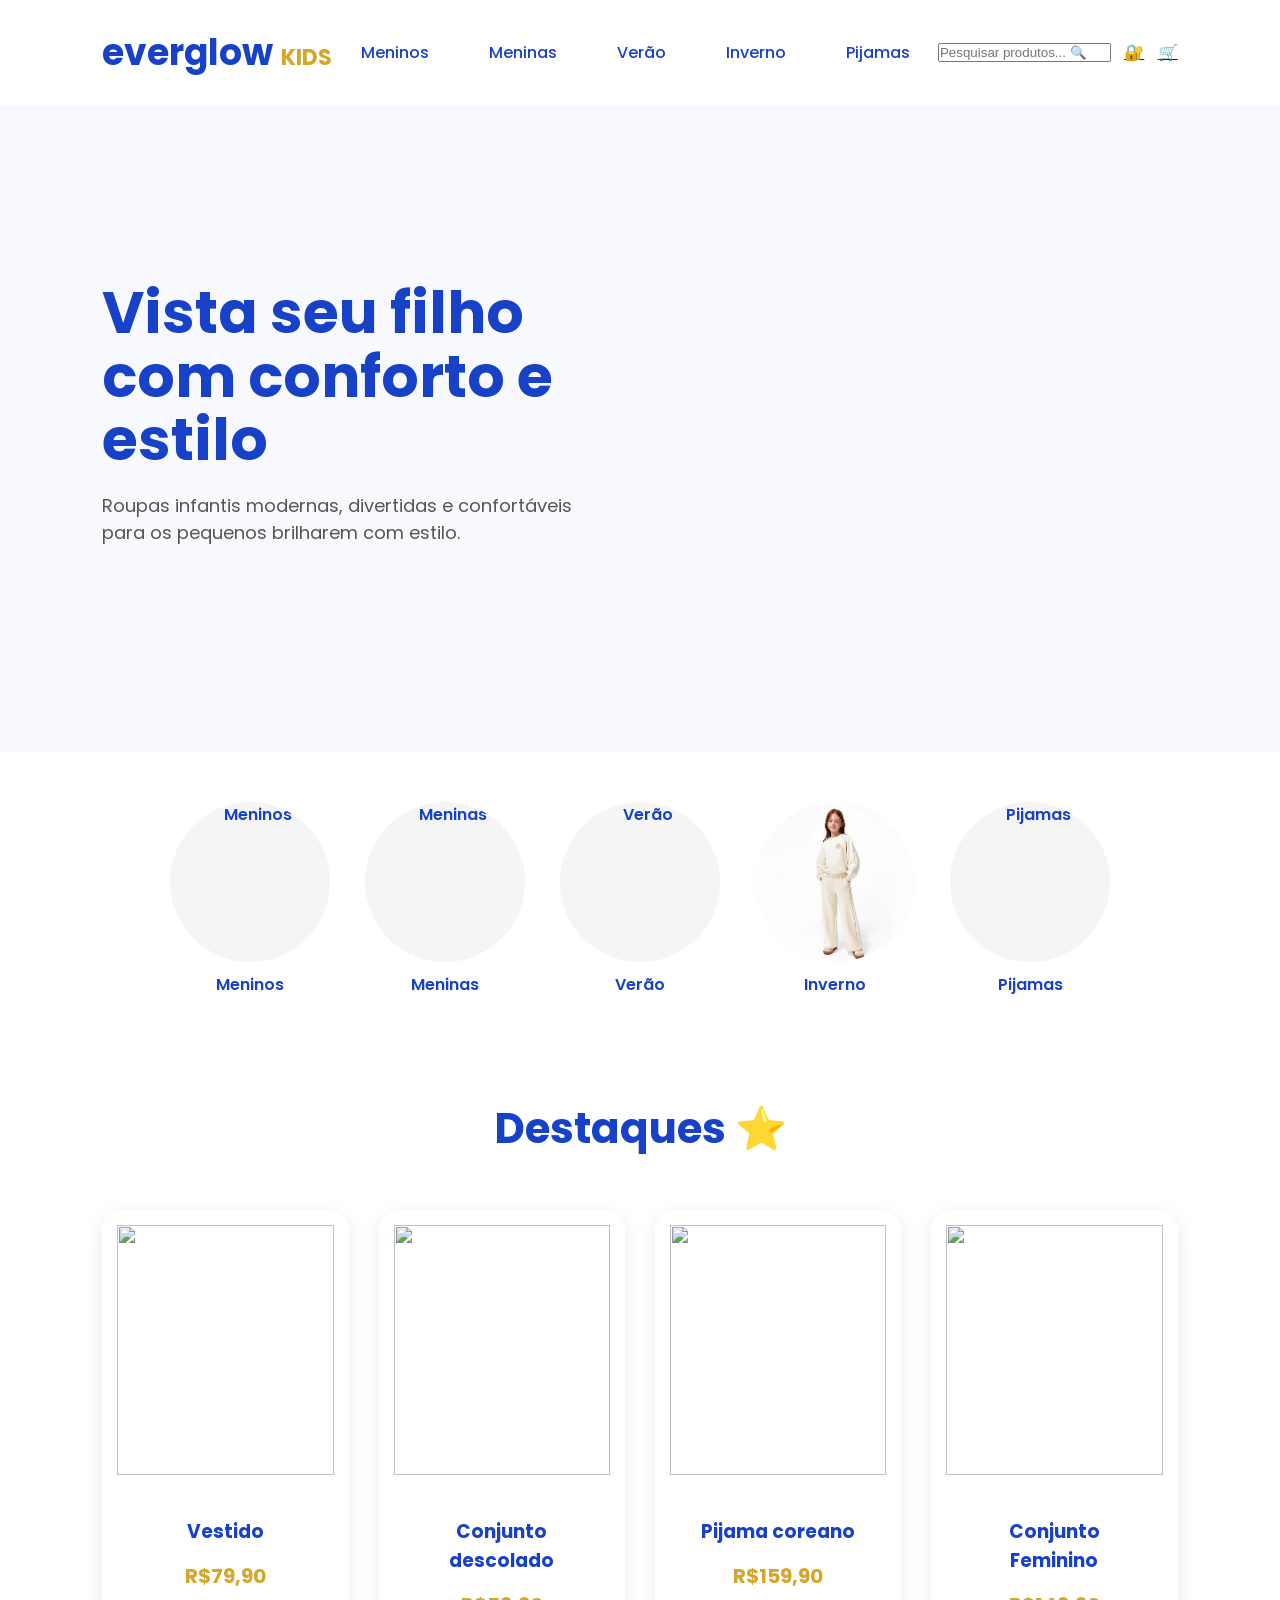
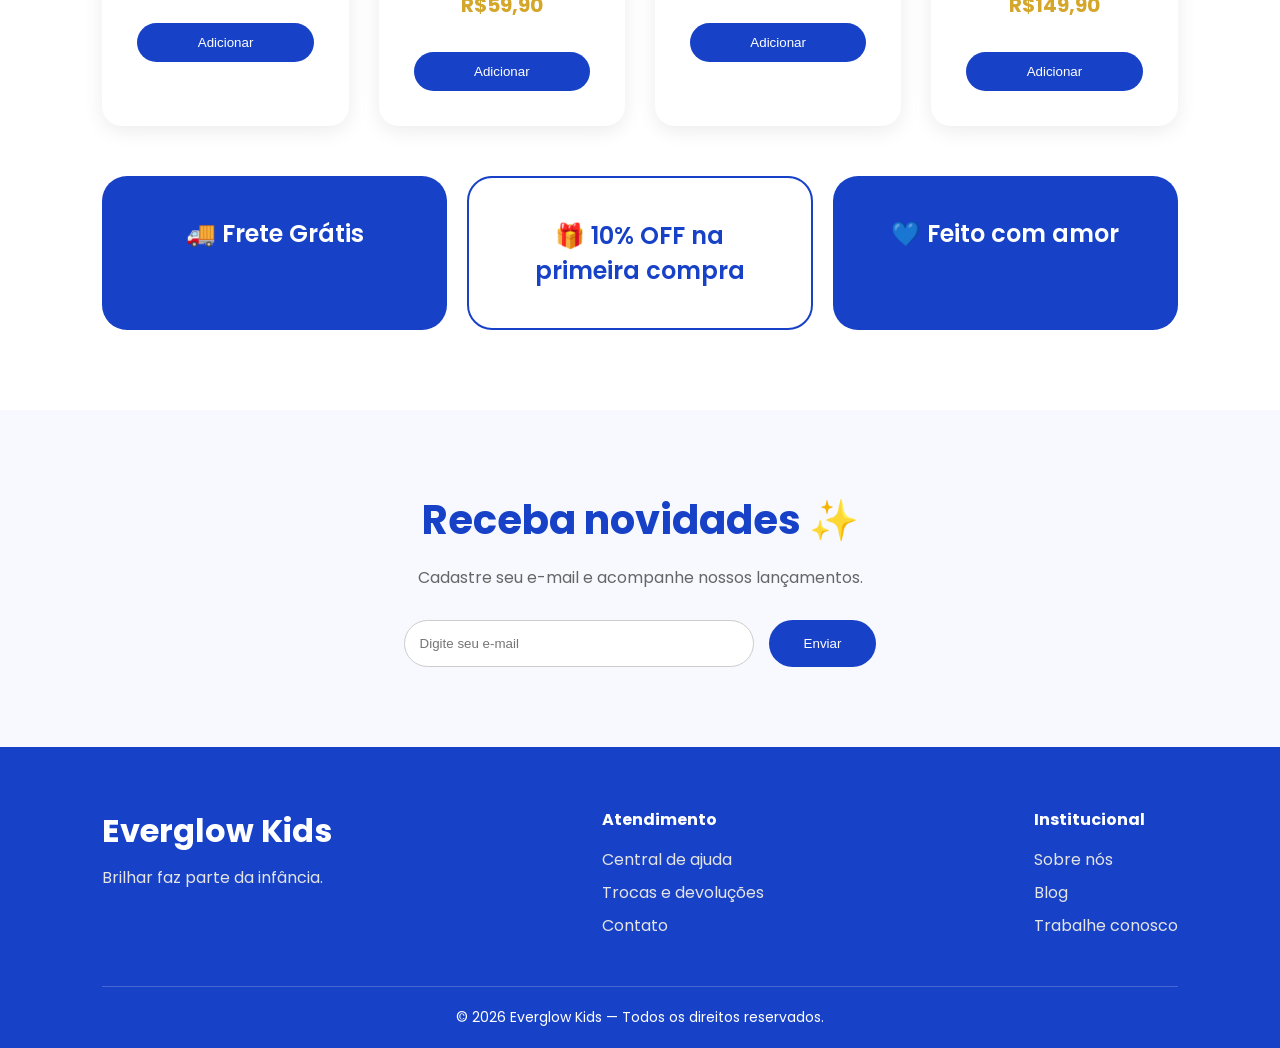
==== index.html @ d117c0d7 "Add files via upload" ====
<!DOCTYPE html>
<html lang="pt-BR">
<head>
  <meta charset="UTF-8" />
  <meta name="viewport" content="width=device-width, initial-scale=1.0"/>
  <title>Everglow Kids</title>

  <link rel="stylesheet" href="estilo.css"/>

  <link rel="preconnect" href="https://fonts.googleapis.com">
  <link href="https://fonts.googleapis.com/css2?family=Poppins:wght@300;400;500;600;700&display=swap" rel="stylesheet">
</head>
<body>

  <!-- MENU -->
  <nav class="navbar">
    <div class="logo">
      <h1>everglow <span>kids</span></h1>
    </div>

    <ul class="menu">
      <li><a href="meninos.html">Meninos</a></li>
      <li><a href="meninas.html">Meninas</a></li>
      <li><a href="verão.html">Verão</a></li>
      <li><a href="inverno.html">Inverno</a></li>
      <li><a href="pijamas.html">Pijamas</a></li>
    </ul>

<input
    type="text"
    id="pesquisa"
    placeholder="Pesquisar produtos... 🔍"
    onkeyup="pesquisarProdutos()"
>
  <a href="login.html">🔐</a>

  <a href="carrinho.html">🛒</a>

</div>
  </nav>

  <!-- HERO -->
  <section class="hero">
    <div class="hero-text">
      <h2>Vista seu filho com conforto e estilo</h2>
      <p>
        Roupas infantis modernas, divertidas e confortáveis
        para os pequenos brilharem com estilo.
      </p>
    </div>

    <div class="hero-image">

  <video autoplay muted loop playsinline>
    <source src="/vídeo/video topo.mp4" type="video/mp4">
  </video>
</div>
  </section>

  <!-- CATEGORIAS -->

  <section class="categories">
  <a href="meninos.html" class="category-card">
    <div class="circle">
      <img src="/img/menino inicial 1.png" alt="Meninos">
    </div>
    <p>Meninos</p>
  </a>

  <a href="meninas.html" class="category-card">
    <div class="circle">
      <img src="/img/menina inicial.png" alt="Meninas">
    </div>
    <p>Meninas</p>
  </a>

  <a href="verão.html" class="category-card">
    <div class="circle">
      <img src="/img/menino inicial.png" alt="Verão">
    </div>
    <p>Verão</p>
  </a>

  <a href="inverno.html" class="category-card">
    <div class="circle">
      <img src="/menina inverno 2.jpeg" alt="Inverno">
    </div>
    <p>Inverno</p>
  </a>

  <a href="pijamas.html" class="category-card">
    <div class="circle">
      <img src="/img/menina pijama 2.png" alt="Pijamas">
    </div>
    <p>Pijamas</p>
  </a>
</section>


  <!-- PRODUTOS -->
  <section class="products" id="produtos">

    <div class="section-title">
      <h2>Destaques ⭐</h2>
    </div>

    <div class="product-grid">

      <div class="product-card">
        <img src="/img/meninas10.jfif" alt="">
        <h3>Vestido</h3>
        <p class="price">R$79,90</p>
        <button>Adicionar</button>
      </div>

      <div class="product-card">
        <img src="/img/meninos 3.jfif" alt="">
        <h3>Conjunto descolado</h3>
        <p class="price">R$59,90</p>
        <button>Adicionar</button>
      </div>

      <div class="product-card">
        <img src="/img/pijama11 (1).jfif" alt="">
        <h3>Pijama coreano</h3>
        <p class="price">R$159,90</p>
        <button>Adicionar</button>
      </div>

      <div class="product-card">
        <img src="/img/verão 12.jfif" alt="">
        <h3>Conjunto Feminino</h3>
        <p class="price">R$149,90</p>
        <button>Adicionar</button>
      </div>

    </div>

  </section>

  <!-- BANNER -->
  <section class="banner">

    <div class="banner-card">
      🚚 Frete Grátis
    </div>

    <div class="banner-card white">
      🎁 10% OFF na primeira compra
    </div>

    <div class="banner-card">
      💙 Feito com amor
    </div>

  </section>

  <!-- NEWSLETTER -->
  <section class="newsletter">

    <h2>Receba novidades ✨</h2>
    <p>Cadastre seu e-mail e acompanhe nossos lançamentos.</p>

    <div class="newsletter-box">
      <input type="email" placeholder="Digite seu e-mail">
      <button>Enviar</button>
    </div>

  </section>

  <!-- FOOTER -->
  <footer>

    <div class="footer-content">

      <div>
        <h3>Everglow Kids</h3>
        <p>Brilhar faz parte da infância.</p>
      </div>

      <div>
        <h4>Atendimento</h4>
        <p>Central de ajuda</p>
        <p>Trocas e devoluções</p>
        <p>Contato</p>
      </div>

      <div>
        <h4>Institucional</h4>
        <p>Sobre nós</p>
        <p>Blog</p>
        <p>Trabalhe conosco</p>
      </div>

    </div>

    <div class="copy">
      © 2026 Everglow Kids — Todos os direitos reservados.
    </div>

  </footer>

  <script src="script.js"></script>

</body>
</html>
---- estilo.css ----
*{
  margin: 0;
  padding: 0;
  box-sizing: border-box;
}

body{
  font-family: 'Poppins', sans-serif;
  background: #ffffff;
  color: #1f1f1f;
}

/* TOPO */

.topbar{
  background: #1742c7;
  color: white;
  text-align: center;
  padding: 12px;
  font-size: 14px;
}

/* NAVBAR */
.navbar{
  display: flex;
  justify-content: space-between;
  align-items: center;
  padding: 25px 8%;
  background: white;
}

.logo h1{
  color: #1742c7;
  font-size: 36px;
}

.logo span{
  color: #d4a62a;
  text-transform: uppercase;
  font-size: 22px;
}

.menu{
  display: flex;
  gap: 30px;
  list-style: none;
}

.menu li a{
  text-decoration: none;
  color: #1742c7;
  font-weight: 500;
  padding: 8px 15px; /* adiciona “espaço” para parecer botão */
  border-radius: 8px;
  transition: 0.3s;
}

.menu li a:hover{
  background: #d4a62a;
  color: white;
}

.icons{
  display: flex;
  gap: 18px;
  font-size: 22px;
  cursor: pointer;
}

/* HERO */

.hero{
  display: flex;
  align-items: center;
  justify-content: space-between;
  padding: 70px 8%;
  background: #f7f9ff;
  gap: 50px;
}

.hero-text{
  width: 50%;
}

.hero-text h2{
  font-size: 58px;
  color: #1742c7;
  line-height: 1.1;
  margin-bottom: 20px;
}

.hero-text p{
  font-size: 18px;
  color: #555;
  margin-bottom: 30px;
}

.hero-text button{
  padding: 15px 35px;
  border: none;
  border-radius: 40px;
  background: #1742c7;
  color: white;
  font-size: 16px;
  cursor: pointer;
  transition: 0.3s;
}

.hero-text button:hover{
  background: #d4a62a;
}

.hero-image{
  width: 50%;
}
.hero-image video{
  width: 100%;
  height: 500px;
  border-radius: 30px;
  object-fit: cover;
}

/* CATEGORIAS */

.categories {
  display: flex;
  justify-content: center;
  gap: 35px; /* aumenta o espaçamento entre os círculos */
  padding: 50px 5%;
  flex-wrap: wrap;
}

.category-card {
  text-align: center;
  text-decoration: none;
  color: #1742c7;
  font-weight: 600;
  transition: transform 0.3s;
}

.category-card:hover {
  transform: translateY(-10px); /* leve aumento no hover */
}

.category-card .circle {
  width: 160px;      /* aumentou de 120px para 160px */
  height: 160px;     /* aumentou de 120px para 160px */
  border-radius: 50%;
  overflow: hidden;
  margin: 0 auto 10px;
  background: #f5f5f5;
  display: flex;
  align-items: center;
  justify-content: center;
  transition: transform 0.3s, box-shadow 0.3s;
}

.category-card .circle img{
  width: 100%;
  height: 100%;
  object-fit: cover;
  object-position: center;
}

.category-card:hover .circle {
  transform: scale(1.1);
  box-shadow: 0 10px 25px rgba(0,0,0,0.15);
}

.category-card p {
  margin-top: 10px; /* aumenta um pouco a distância do texto */
  font-size: 16px;  /* texto maior para combinar com o círculo maior */
  color: #1742c7;
}


/* PRODUTOS */

.products{
  padding: 30px 8% 80px;
}

.section-title{
  text-align: center;
  margin-bottom: 50px;
}

.section-title h2{
  color: #1742c7;
  font-size: 42px;
}

.product-grid{
  display: grid;
  grid-template-columns: repeat(4,1fr);
  gap: 30px;
}

.product-card{
  background: white;
  border-radius: 25px;
  overflow: hidden;
  box-shadow: 0 5px 20px rgba(0,0,0,0.08);
  transition: 0.3s;
}

.product-card:hover{
  transform: translateY(-10px);
}

.product-card img{
  width: 100%;
  height: 300px;
  object-fit: cover;
}

.product-card h3{
  padding: 20px 20px 10px;
  color: #1742c7;
}

.price{
  padding: 0 20px;
  color: #d4a62a;
  font-size: 22px;
  font-weight: bold;
}

.product-card button{
  margin: 20px;
  width: calc(100% - 40px);
  padding: 14px;
  border: none;
  border-radius: 30px;
  background: #1742c7;
  color: white;
  cursor: pointer;
  transition: 0.3s;
}

.product-card button:hover{
  background: #d4a62a;
}

/* BANNERS */

.banner{
  display: grid;
  grid-template-columns: repeat(3,1fr);
  gap: 20px;
  padding: 0 8% 80px;
}

.banner-card{
  background: #1742c7;
  color: white;
  padding: 40px;
  border-radius: 25px;
  text-align: center;
  font-size: 24px;
  font-weight: 600;
}

.banner-card.white{
  background: white;
  color: #1742c7;
  border: 2px solid #1742c7;
}

/* NEWSLETTER */

.newsletter{
  background: #f7f9ff;
  padding: 80px 8%;
  text-align: center;
}

.newsletter h2{
  color: #1742c7;
  font-size: 40px;
  margin-bottom: 15px;
}

.newsletter p{
  color: #666;
  margin-bottom: 30px;
}

.newsletter-box{
  display: flex;
  justify-content: center;
  gap: 15px;
}

.newsletter-box input{
  width: 350px;
  padding: 15px;
  border-radius: 40px;
  border: 1px solid #ccc;
  outline: none;
}

.newsletter-box button{
  padding: 15px 35px;
  border: none;
  border-radius: 40px;
  background: #1742c7;
  color: white;
  cursor: pointer;
}

/* FOOTER */

footer{
  background: #1742c7;
  color: white;
  padding: 60px 8% 20px;
}

.footer-content{
  display: flex;
  justify-content: space-between;
  margin-bottom: 40px;
}

.footer-content h3{
  font-size: 32px;
  margin-bottom: 10px;
}

.footer-content h4{
  margin-bottom: 15px;
}

.footer-content p{
  margin-bottom: 8px;
  color: #e4e4e4;
}

.copy{
  text-align: center;
  border-top: 1px solid rgba(255,255,255,0.2);
  padding-top: 20px;
  font-size: 14px;
}

/* RESPONSIVO */

@media(max-width: 1000px){

  .hero{
    flex-direction: column;
  }

  .hero-text,
  .hero-image{
    width: 100%;
  }

  .categories,
  .product-grid,
  .banner{
    grid-template-columns: repeat(2,1fr);
  }

  .footer-content{
    flex-direction: column;
    gap: 30px;
  }
}

@media(max-width: 700px){

  .menu{
    display: none;
  }

  .hero-text h2{
    font-size: 42px;
  }

  .categories,
  .product-grid,
  .banner{
    grid-template-columns: 1fr;
  }

  .newsletter-box{
    flex-direction: column;
    align-items: center;
  }

  .newsletter-box input{
    width: 100%;
  }
}

/* TOPO INTERNO */
.topo-interno{
  background: #f7f9ff;
  padding: 80px 8%;
  text-align: center;
}

.topo-interno h1{
  font-size: 48px;
  color: #1742c7;
  margin-bottom: 12px;
}

.topo-interno p{
  font-size: 18px;
  color: #555;
}

/* GRID DE PRODUTOS */
.products{
  padding: 50px 8%;
}

.product-grid{
  display: grid;
  grid-template-columns: repeat(auto-fit, minmax(220px, 1fr));
  gap: 30px;
}

/* CARD DE PRODUTO */
.product-card{
  background: white;
  border-radius: 20px;
  text-align: center;
  padding: 15px;
  box-shadow: 0 5px 20px rgba(0,0,0,0.08);
  transition: transform 0.3s, box-shadow 0.3s;
}

.product-card:hover{
  transform: translateY(-10px);
  box-shadow: 0 10px 25px rgba(0,0,0,0.15);
}

.product-card .product-img{
  overflow: hidden;
  border-radius: 15px;
}

.product-card img{
  width: 100%;
  height: 250px;
  object-fit: cover;
  transition: transform 0.3s;
}

.product-card:hover img{
  transform: scale(1.05);
}

.product-card h3{
  margin: 15px 0 5px;
  color: #1742c7;
}

.product-card .price{
  color: #d4a62a;
  font-weight: bold;
  font-size: 20px;
  margin-bottom: 12px;
}

.product-card button{
  padding: 12px 25px;
  background: #1742c7;
  color: white;
  border: none;
  border-radius: 30px;
  cursor: pointer;
  transition: background 0.3s;
}

.product-card button:hover{
  background: #d4a62a;
}

/* RESPONSIVO */
@media(max-width: 900px){
  .product-card img{
    height: 200px;
  }
}

@media(max-width: 600px){
  .product-card img{
    height: 180px;
  }
  .topo-interno h1{
    font-size: 36px;
  }
  .topo-interno p{
    font-size: 16px;
  }
}

/* HERO MENINOS */

.hero-meninos{
  display: flex;
  align-items: center;
  justify-content: space-between;
  padding: 70px 8%;
  background: #f7f9ff;
  gap: 50px;
}

/* TEXTO */

.hero-meninos-text{
  width: 50%;
}

.hero-meninos-text h1{
  font-size: 65px;
  color: #1742c7;
  line-height: 1.1;
  margin-bottom: 20px;
}

.hero-meninos-text p{
  font-size: 20px;
  color: #555;
  margin-bottom: 30px;
}

/* BOTÃO */

.hero-meninos-text button{
  padding: 15px 35px;
  border: none;
  border-radius: 40px;
  background: #1742c7;
  color: white;
  font-size: 16px;
  cursor: pointer;
  transition: 0.3s;
}

.hero-meninos-text button:hover{
  background: #d4a62a;
}

/* VÍDEO */

.hero-meninos-video{
  width: 50%;
  overflow: hidden;
  border-radius: 30px;
}

.hero-meninos-video video{
  width: 100%;
  height: 500px;
  object-fit: cover;
  border-radius: 30px;
}

/* HERO MENINAS */

.hero-meninas{
  display: flex;
  align-items: center;
  justify-content: space-between;
  padding: 70px 8%;
  background: #f7f9ff;
  gap: 50px;
}

/* TEXTO */

.hero-meninas-text{
  width: 50%;
}

.hero-meninas-text h1{
  font-size: 65px;
  color: #1742c7;
  line-height: 1.1;
  margin-bottom: 20px;
}

.hero-meninas-text p{
  font-size: 20px;
  color: #555;
  margin-bottom: 30px;
}

/* BOTÃO */

.hero-meninas-text button{
  padding: 15px 35px;
  border: none;
  border-radius: 40px;
  background: #1742c7;
  color: white;
  font-size: 16px;
  cursor: pointer;
  transition: 0.3s;
}

.hero-meninas-text button:hover{
  background: #d4a62a;
}

/* VÍDEO */

.hero-meninas-video{
  width: 50%;
  overflow: hidden;
  border-radius: 30px;
}

.hero-meninas-video video{
  width: 100%;
  height: 500px;
  object-fit: cover;
  border-radius: 30px;
}

/* CARRINHO */

.carrinho{
  padding: 60px 8%;
}

.carrinho h1{
  color: #1742c7;
  margin-bottom: 40px;
}

.item-carrinho{
  display: flex;
  align-items: center;
  gap: 20px;

  background: white;

  padding: 20px;

  border-radius: 20px;

  margin-bottom: 20px;

  box-shadow: 0 5px 15px rgba(0,0,0,0.08);
}

.item-carrinho img{
  width: 120px;
  height: 120px;
  object-fit: cover;
  border-radius: 15px;
}

#total{
  margin-top: 30px;
  color: #d4a62a;
}

.info-carrinho button{

  margin-top: 10px;

  padding: 10px 18px;

  border: none;

  border-radius: 20px;

  background: crimson;

  color: white;

  cursor: pointer;

  transition: 0.3s;
}

.info-carrinho button:hover{
  background: darkred;
}

.form-container{
    max-width: 550px;
    margin: 80px auto;
    padding: 60px;
    background: white;
    border-radius: 25px;
    box-shadow: 0 8px 25px rgba(0,0,0,0.08);
}

.form-container h1{
    text-align: center;
    color: #1742c7;
    font-size: 48px;
    margin-bottom: 35px;
}

.form-container input{
    width: 100%;
    padding: 18px;
    margin-bottom: 20px;
    border: 1px solid #ddd;
    border-radius: 12px;
    font-size: 18px;
}

.form-container button{
    width: 100%;
    padding: 18px;
    border: none;
    border-radius: 12px;
    background: #1742c7;
    color: white;
    font-size: 20px;
    cursor: pointer;
    transition: 0.3s;
}

.form-container button:hover{
    background: #d4a62a;
}

.form-container p{
    margin-top: 25px;
    text-align: center;
    font-size: 18px;
}

.form-container p a{
    color: #1742c7;
    font-weight: bold;
    text-decoration: none;
}

.form-container p a:hover{
    color: #d4a62a;
}

.search-box{
    margin: 0 20px;
}

.search-box input{
    width: 220px;
    padding: 10px 15px;
    border: 2px solid #1742c7;
    border-radius: 20px;
    outline: none;
    font-size: 14px;
}

.search-box input:focus{
    border-color: #d4a62a;
}
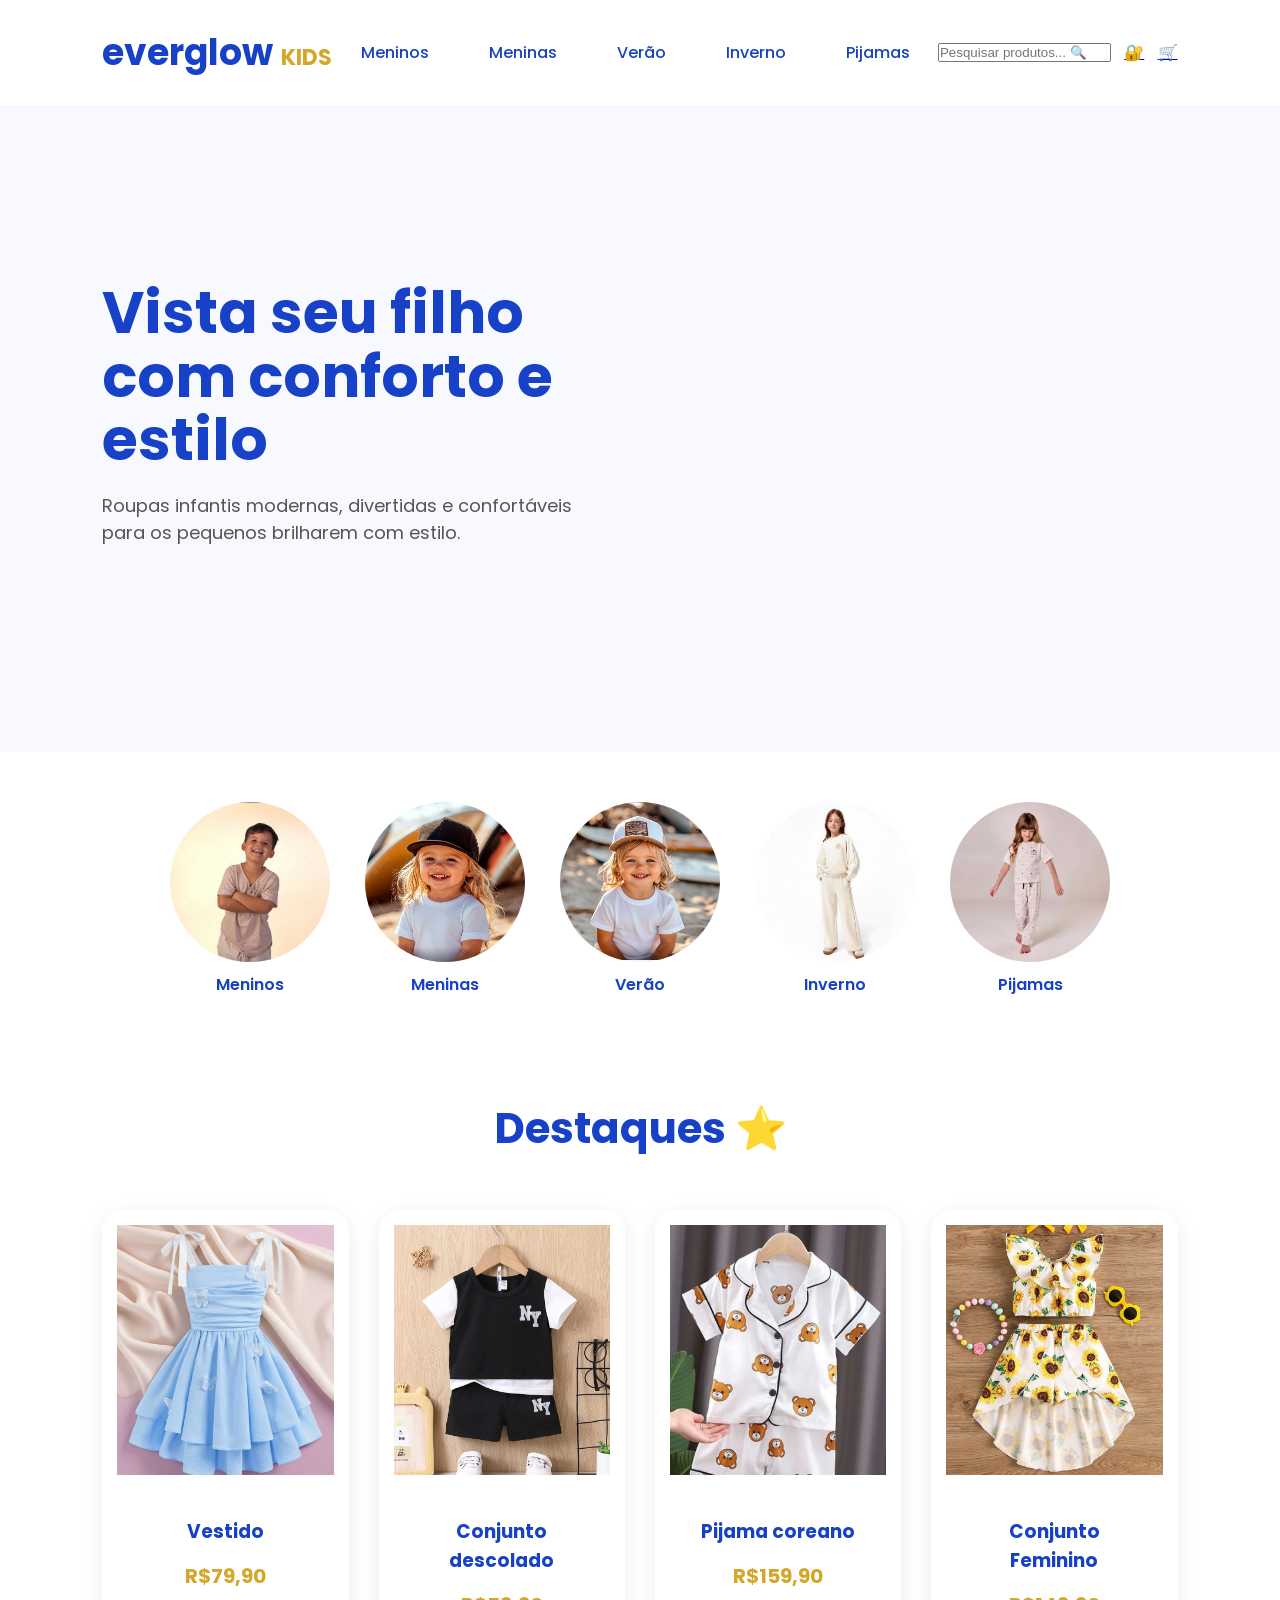
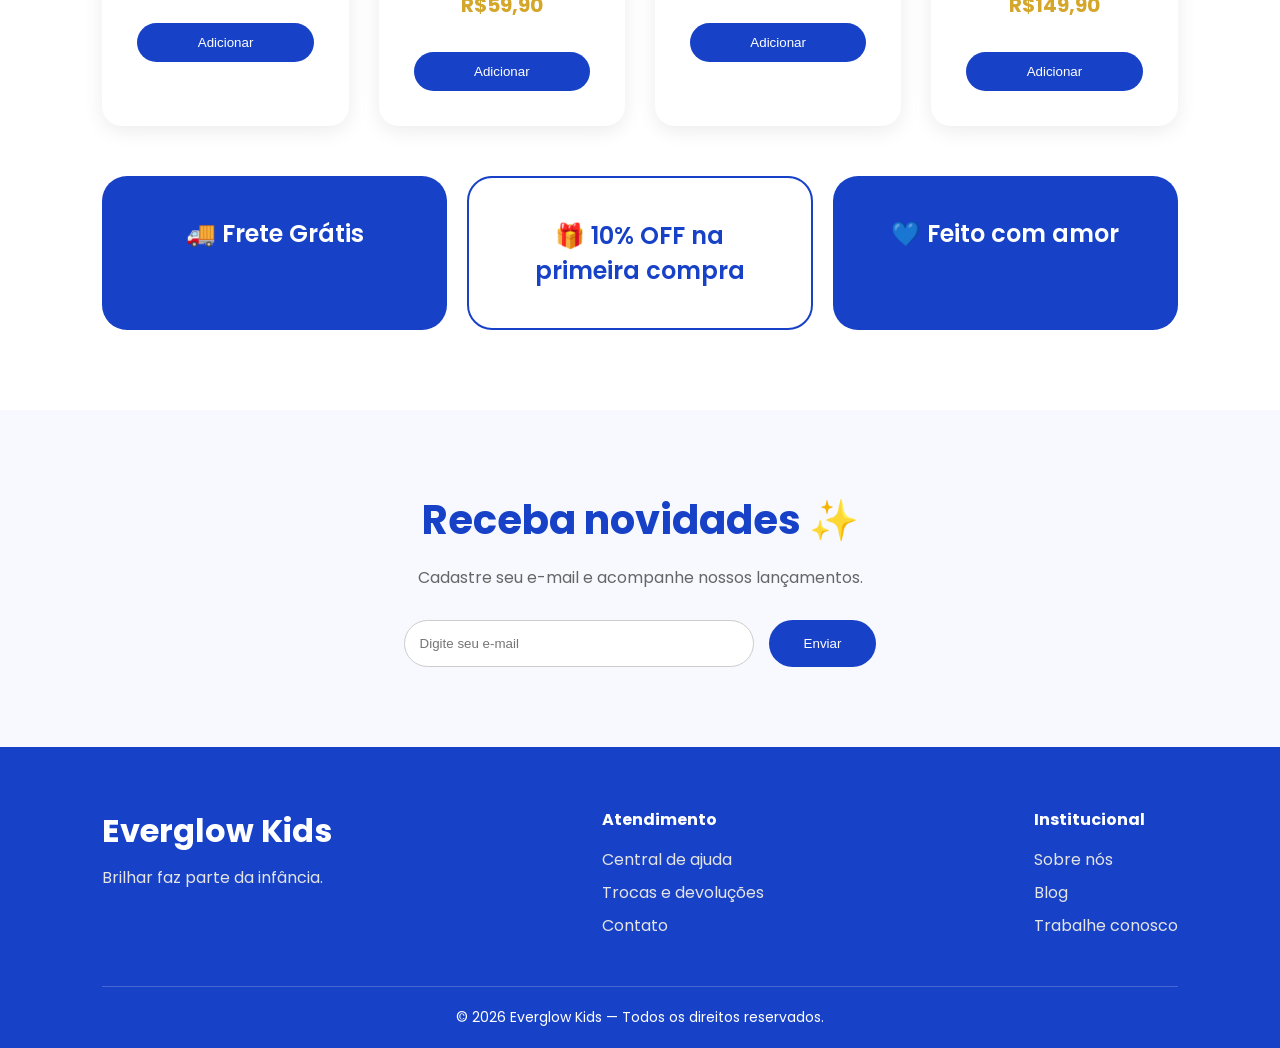
==== commit b63944ca: "Update index.html" ====
--- a/index.html
+++ b/index.html
@@ -52,7 +52,7 @@
     <div class="hero-image">
 
   <video autoplay muted loop playsinline>
-    <source src="/vídeo/video topo.mp4" type="video/mp4">
+    <source src="video topo.mp4" type="video/mp4">
   </video>
 </div>
   </section>
@@ -62,35 +62,35 @@
   <section class="categories">
   <a href="meninos.html" class="category-card">
     <div class="circle">
-      <img src="/img/menino inicial 1.png" alt="Meninos">
+      <img src="menino inicial 1.png" alt="Meninos">
     </div>
     <p>Meninos</p>
   </a>
 
   <a href="meninas.html" class="category-card">
     <div class="circle">
-      <img src="/img/menina inicial.png" alt="Meninas">
+      <img src="menina inicial.png" alt="Meninas">
     </div>
     <p>Meninas</p>
   </a>
 
   <a href="verão.html" class="category-card">
     <div class="circle">
-      <img src="/img/menino inicial.png" alt="Verão">
+      <img src="menino inicial.png" alt="Verão">
     </div>
     <p>Verão</p>
   </a>
 
   <a href="inverno.html" class="category-card">
     <div class="circle">
-      <img src="/menina inverno 2.jpeg" alt="Inverno">
+      <img src="menina inverno 2.jpeg" alt="Inverno">
     </div>
     <p>Inverno</p>
   </a>
 
   <a href="pijamas.html" class="category-card">
     <div class="circle">
-      <img src="/img/menina pijama 2.png" alt="Pijamas">
+      <img src="menina pijama 2.png" alt="Pijamas">
     </div>
     <p>Pijamas</p>
   </a>
@@ -107,28 +107,28 @@
     <div class="product-grid">
 
       <div class="product-card">
-        <img src="/img/meninas10.jfif" alt="">
+        <img src="meninas10.jfif" alt="">
         <h3>Vestido</h3>
         <p class="price">R$79,90</p>
         <button>Adicionar</button>
       </div>
 
       <div class="product-card">
-        <img src="/img/meninos 3.jfif" alt="">
+        <img src="meninos 3.jfif" alt="">
         <h3>Conjunto descolado</h3>
         <p class="price">R$59,90</p>
         <button>Adicionar</button>
       </div>
 
       <div class="product-card">
-        <img src="/img/pijama11 (1).jfif" alt="">
+        <img src="pijama11 (1).jfif" alt="">
         <h3>Pijama coreano</h3>
         <p class="price">R$159,90</p>
         <button>Adicionar</button>
       </div>
 
       <div class="product-card">
-        <img src="/img/verão 12.jfif" alt="">
+        <img src="verão 12.jfif" alt="">
         <h3>Conjunto Feminino</h3>
         <p class="price">R$149,90</p>
         <button>Adicionar</button>
@@ -203,4 +203,4 @@
   <script src="script.js"></script>
 
 </body>
-</html>+</html>
